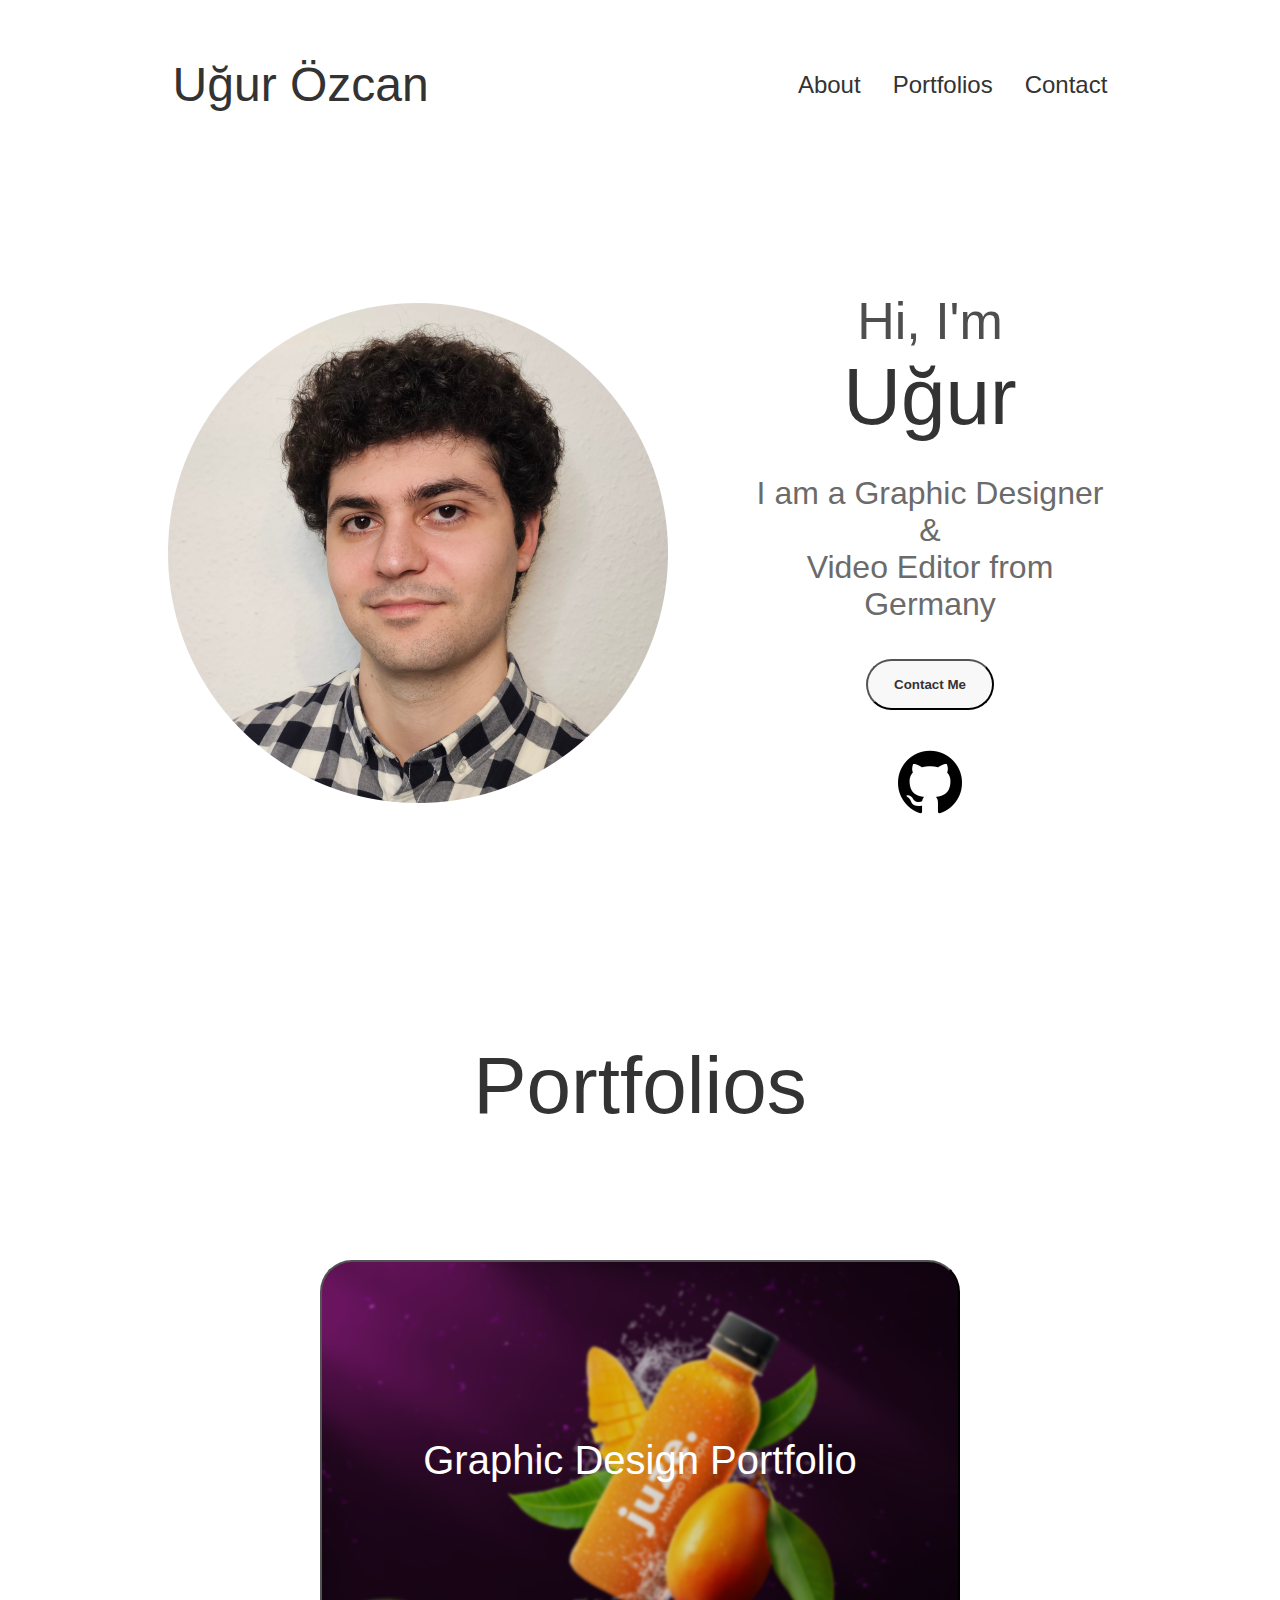
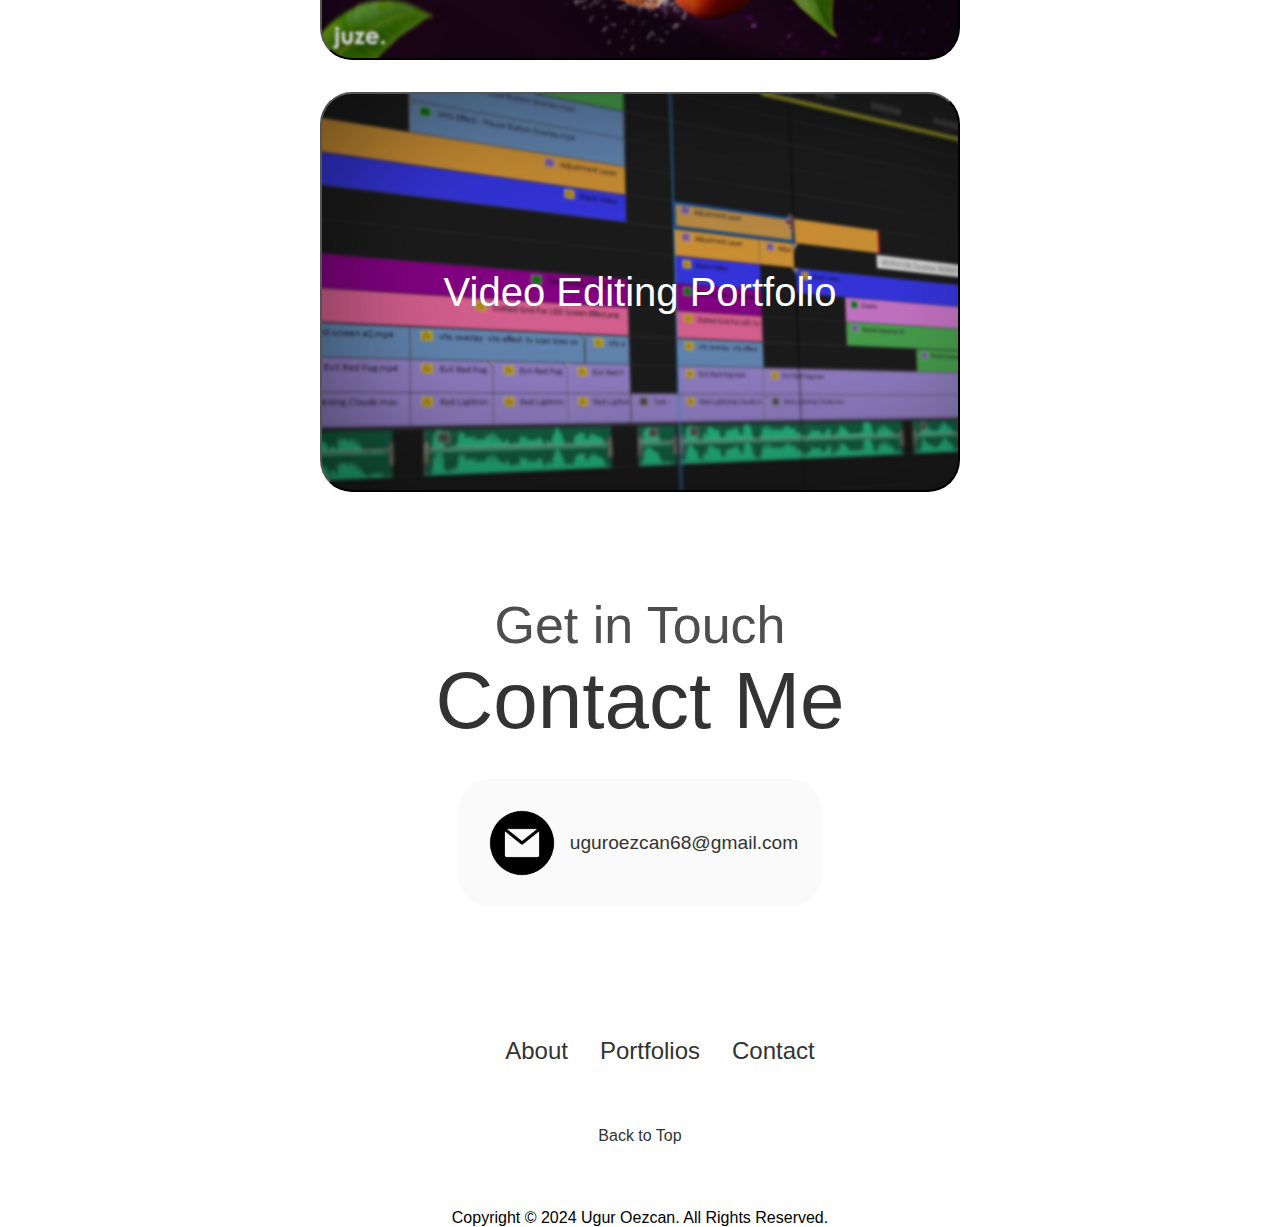
==== index.html @ 7837bcf9 "Portfolio Site" ====
<!DOCTYPE html>
<html lang="en">
<head>
    <meta charset="UTF-8">
    <meta name="viewport" content="width=device-width, initial-scale=1.0">
    <title>Portfolio-Ugur-Oezcan</title>
    <link rel="stylesheet" href="style.css">
    <link rel="stylesheet" href="mediaqueries.css">
</head>
<body>
    <nav id="desktop-nav">
        <div class="logo">Uğur Özcan</div>
        <div>
            <ul class="nav-links">
                <li><a href="#profile">About</a></li>
                <li><a href="#portfolios">Portfolios</a></li>
                <li><a href="#contact">Contact</a></li>
            </ul>
        </div>
    
    
    
    </nav>

    <nav id="hamburger-nav">
        <div class="logo">Uğur Özcan</div>
        <div class="hamburger-menu">
            <div class="hamburger-icon" onclick="toggleMenu()">
            <span></span>
            <span></span>
            <span></span>
        </div>
        <div class="menu-links">
            <li><a href="#profile" onclick="toggleMenu()">About</a></li>
            <li><a href="#portfolios" onclick="toggleMenu()">Portfolios</a></li>
            <li><a href="#contact" onclick="toggleMenu()">Contact</a></li>
        </div>
        </div>
        

    </nav>

    <section id="profile">
        <div class="section__pic-container">
            <img src="./resources/profile-pic.png" alt="Ugur Oezcan profile picture">
        </div>
        
        <div class="section__text">
            <p class="section__text__p1">Hi, I'm</p>
            <h1 class="title">Uğur</h1>
            <p class="section__text__p2"> I am a Graphic Designer &<br>Video Editor from Germany</p>
            <div class="btn-container">
                
                <a href="./index.html#contact">
                <button class="btn btn-color-1">Contact Me
                    
                </button>
                </a>
            </div>
            <div id="socials-container">
                <img src="./resources/github.png" alt="My Github profile" class="icon" onclick="location.href='https://github.com/Ugur-Oezcan'">
            </div>
        </div>
    
    </section>
    
    
    <section id="portfolios">
        <h1 class="title">Portfolios</h1>
        <div class="portfolio">
        <a href="./portfolio1.html">
            <button class="graphic-btn">Graphic Design Portfolio</button>
        </a>
        
        <a href="./portfolio2.html">
            <button class="video-btn">Video Editing Portfolio</button>
        </a>


        </div>

    </section>
    
    <section id="contact">
        <p class="section__text__p1">Get in Touch</p>
        <h1 class="title">Contact Me</h1>
        <div class="contact-info-upper-container">
            <div class="contact-info-container">
                <img src="./resources/email.png" alt="email icon" class="icon contact-icon email-icon">
                <p><a href="mailto:uguroezcan68@gmail.com">uguroezcan68@gmail.com</a></p>
            </div>
        </div>
    </section>

    <footer>
        <nav>
            <div class="nav-links-container">
                <ul class="nav-links">
                    <li><a href="#profile">About</a></li>
                    <li><a href="#portfolios">Portfolios</a></li>
                    <li><a href="#contact">Contact</a></li>
                </ul>
            </div>
        </nav>
        
        <a href="#" class="back-to-top">Back to Top</a>
        
        <p>Copyright &#169; 2024 Ugur Oezcan. All Rights Reserved.</p>
    </footer>
    
    <script src="script.js"></script>
</body>






</html>
---- style.css ----
/* Main */
@import url('https://fonts.googleapis.com/css2?family=Poppins:wght@300;400;500;600&display=swap')


* {
    margin: 0;
    padding: 0;
}

body {
    font-family: "Poppins", sans-serif;
    /* background-color: black; */
}

html {
    scroll-behavior: smooth;
}

p {
    color: black;
}

/* Transition */

a, .btn {
    transition: all 300ms ease;
}

/* Navigation */

nav, .nav-links {
    display: flex;
}

nav {
    justify-content: space-around;
    align-items: center;
    height: 17vh;
}

.nav-links {
    gap: 2rem;
    list-style: none;
    font-size: 1.5rem;
}

a {
    color: #333333;
    text-decoration: none;
    text-decoration-color: #333333;
}

a:hover {
    color: #6b6b6b;
    text-decoration: underline;
    text-underline-offset: 0.75rem;
    text-decoration-color: #6b6b6b;
}

.logo {
    font-size: 3rem;
    color: #333333;
}

.logo:hover {
    cursor: default;
}

/* Hamburger Menu */

#hamburger-nav {
    display: none;
}

.hamburger-menu {
    position: relative;
    display: inline-block;
}

.hamburger-icon {
    display: flex;
    flex-direction: column;
    justify-content: space-between;
    height: 24px;
    width: 30px;
    cursor: pointer;
}

.hamburger-icon span {
    width: 100%;
    height: 2px;
    background-color: black;
    transition: all 0.3 ease-in-out;
}

.menu-links {
    position: absolute;
    top: 100%;
    right: 0;
    background-color: white;
    width: fit-content;
    max-height: 0;
    overflow: hidden;
    transition: all 0.3 ease-in-out;
}

.menu-links a {
    display: block;
    padding: 10px;
    text-align: center;
    font-size: 1.5rem;
    color: black;
    text-decoration: none;
    transition: all 0.3 ease-in-out;
}

.menu-links li {
    list-style: none;
}

.menu-links.open {
    max-height: 300px;
}

.hamburger-icon.open span:first-child {
    transform: rotate(45deg) translate(10px, 5px);
    
}

.hamburger-icon.open span:nth-child(2) {
    opacity: 0;
}

.hamburger-icon.open span:last-child {
    transform: rotate(-45deg) translate(10px, -5px);
}

.hamburger-icon span:first-child {
    transform: none;
}

.hamburger-icon span:first-child {
    opacity: 1;
}

.hamburger-icon span:first-child {
    transform: none;
}

/* Sections */

section {
    padding-top: 4vh;
    height: 96vh;
    margin: 0 10rem;
    box-sizing: border-box;
    min-height: fit-content;
}

.section-container {
    display: flex;
}

/* Profile Section */

#profile {
    display: flex;
    justify-content: center;
    gap: 5rem;
    height: 80vh;
}

.section__pic-container {
    display: flex;
    height: 500px;
    width: 500px;
    margin: auto 0;
}

.section__text {
    align-self: center;
    text-align: center;  
}

.section__text p {
    font-weight: 500;
}

.section__text__p1 {
    font-size: 3.25rem;
    text-align: center;
    margin: 0;
    color: #4e4e4e;
}

.section__text__p2 {
    font-size: 2rem;
    margin-bottom: 2.25rem;
    color: #6b6b6b;
}

.title {
    font-size: 5rem;
    text-align: center;
    margin: 0;
    color: #333333;
}

#socials-container {
    display: flex;
    justify-content: center;
    margin-top: 1rem;
    gap: 1rem;
}

/* Icons */

.icon {
    cursor: pointer;
    height: 4rem;
    margin-top: 1.5rem;

}

/* Buttons */

.btn-container {
    display: flex;
    justify-content: center;
    gap: 1rem;
}

.btn {
    font-weight: 600;
    transition: all 300ms ease;
    padding: 1rem;
    width: 8rem;
    border-radius: 2rem;
    background-color: rgb(248, 248, 248);
    color: #333333;
}

.btn.color-1 {
    border: rgb(53, 53, 53) 0.1rem solid;
}

.btn-color-1:hover {
    background: rgb(0, 0, 0);
    color: white;
}


.btn.container {
    gap: 1rem;
}

.title {
    font-weight: 400;
}

/* Porfolios */

.portfolio {
    display: flex;
    flex-wrap: wrap;
    padding: 2rem;
    gap: 2rem;
    justify-content: center;
    margin-top: 6rem;
}

.graphic-btn {
    background-image: url('./resources/JuzeAdDark.png');
    background-size: cover;
    font-size: 2.5rem;
    color:#ffffff;
    width: 40rem;
    height: 25rem;
    border-radius: 2rem;
}

.video-btn {
    background-image: url('./resources/PremiereTimelineDark.png');
    background-size: cover;
    font-size: 2.5rem;
    color:#ffffff;
    width: 40rem;
    height: 25rem;
    border-radius: 2rem;
}

.graphic-btn:hover, .video-btn:hover {
    background-color: hsl(0, 0%, 20%);
    cursor: pointer;
    text-decoration: underline;
    text-underline-offset: 1rem;
    text-decoration-color: #ffffff;
    border: 10px;

}

/* CONTACT */

#contact {
    display: flex;
    justify-content: center;
    flex-direction: column;
    height: 50vh;
    margin-top: 0;
}

.contact-info-upper-container {
    display: flex;
    justify-content: center;
    border-radius: 2rem;
    border: rgb(53, 53, 53);
    border-color: rgb(163, 163, 163);
    background: rgb(250,250,250);
    margin: 2rem auto;
    padding: 0.5rem;
}

.contact-info-container {
    display: flex;
    align-items: center;
    justify-content: center;
    gap: 0.5rem;
    margin: 1rem;
}

.contact-info-container p {
    font-size: larger;
}

.contact-icon {
    cursor: default;
    justify-content: center;
}

.email-icon {
    height: 5rem;
    margin-top: 0%;
}



/* Back To Top */

.back-to-top {
    display: flex;
    justify-content: center;
    margin-bottom: 4rem;
}





/* Footer */

footer {
    height: 26vh;
    margin: 0 1rem;
}

footer p {
    text-align: center;
}

/* Photo Gallery */

.pic-container {
    max-width: 1224px;
    width: 90%;
    margin: auto;
    padding: 50px 0;
}

.photo-gallery {
    display: flex;
    gap: 20px;
}

.column {
    display: flex;
    flex-direction: column;
    gap: 40px;
}

.photo {
    margin-bottom: -20px;
}

.photo img {
    width: 100%;
    height: 100%;
    border-radius: 5px;
    object-fit: cover;
}

@media(max-width:768px) {
    .photo-gallery {
        flex-direction: column;
    }
}


/* Video Portfolio */


.player {
    display: flex;
    aspect-ratio: 16 / 9;
    width: 60%;
    margin: auto;
    
}

@media(max-width:768px) {
    .player {
        width: 90%;
    }
}
---- mediaqueries.css ----
@media screen and (max-width: 1400px) {
   #profile {
    height: 83vh;
    margin-bottom: 6rem;
   }
   .about-containers {
    flex-wrap: wrap;
   }
}

@media screen and (max-width: 1200px) {
    #desktop-nav {
        display: none;
    }
    #hamburger-nav {
       display: flex; 
    }
    #portfolio {
        margin-top: 2rem;
    }
    #profile, .section-container {
        display: block;
    }
    section, section-container {
        height: fit-content;
    }
    section {
        margin: 0 5%;
    }
    .section__pic-container {
        width: 275px;
        height: 275px;
        margin: 0 auto 2rem;
    }
    .about-containers {
        margin-top: 0;
    }
}

@media screen and (max-width: 600px) {
    #contact, footer {
        height: 40vh;
    }

    #profile {
        height: 83vh;
        margin-bottom: 0;
    }

    footer nav {
        height: fit-content;
        margin-bottom: 2rem;
    }

    .about-containers, .contact-info-upper-container, .btn-container {
        flex-wrap: wrap;
    }

    .contact-info-container {
        margin: 0;
    }

    .contact-info-container p, .nav-links li a {
        font-size: 1rem;
    }

    .logo {
        font-size: 1.5rem;
    }

    .nav-links {
        flex-direction: column;
        gap: 0.5rem;
        text-align: center;
    }

    .section__pic-container {
        width: auto;
        height: 46vw;
        justify-content: center;
    }

    .section__text__p2 {
        font-size: 1.25rem;
    }

    .title {
        font-size: 2rem;
    }

    .text-container {
        text-align: justify;
    }

    .portfolio {
        display: flex;
        flex-wrap: wrap;
        flex: 1;
    }

    .video-btn, .graphic-btn {
        flex-wrap: wrap;
        flex: 1;
    }






}
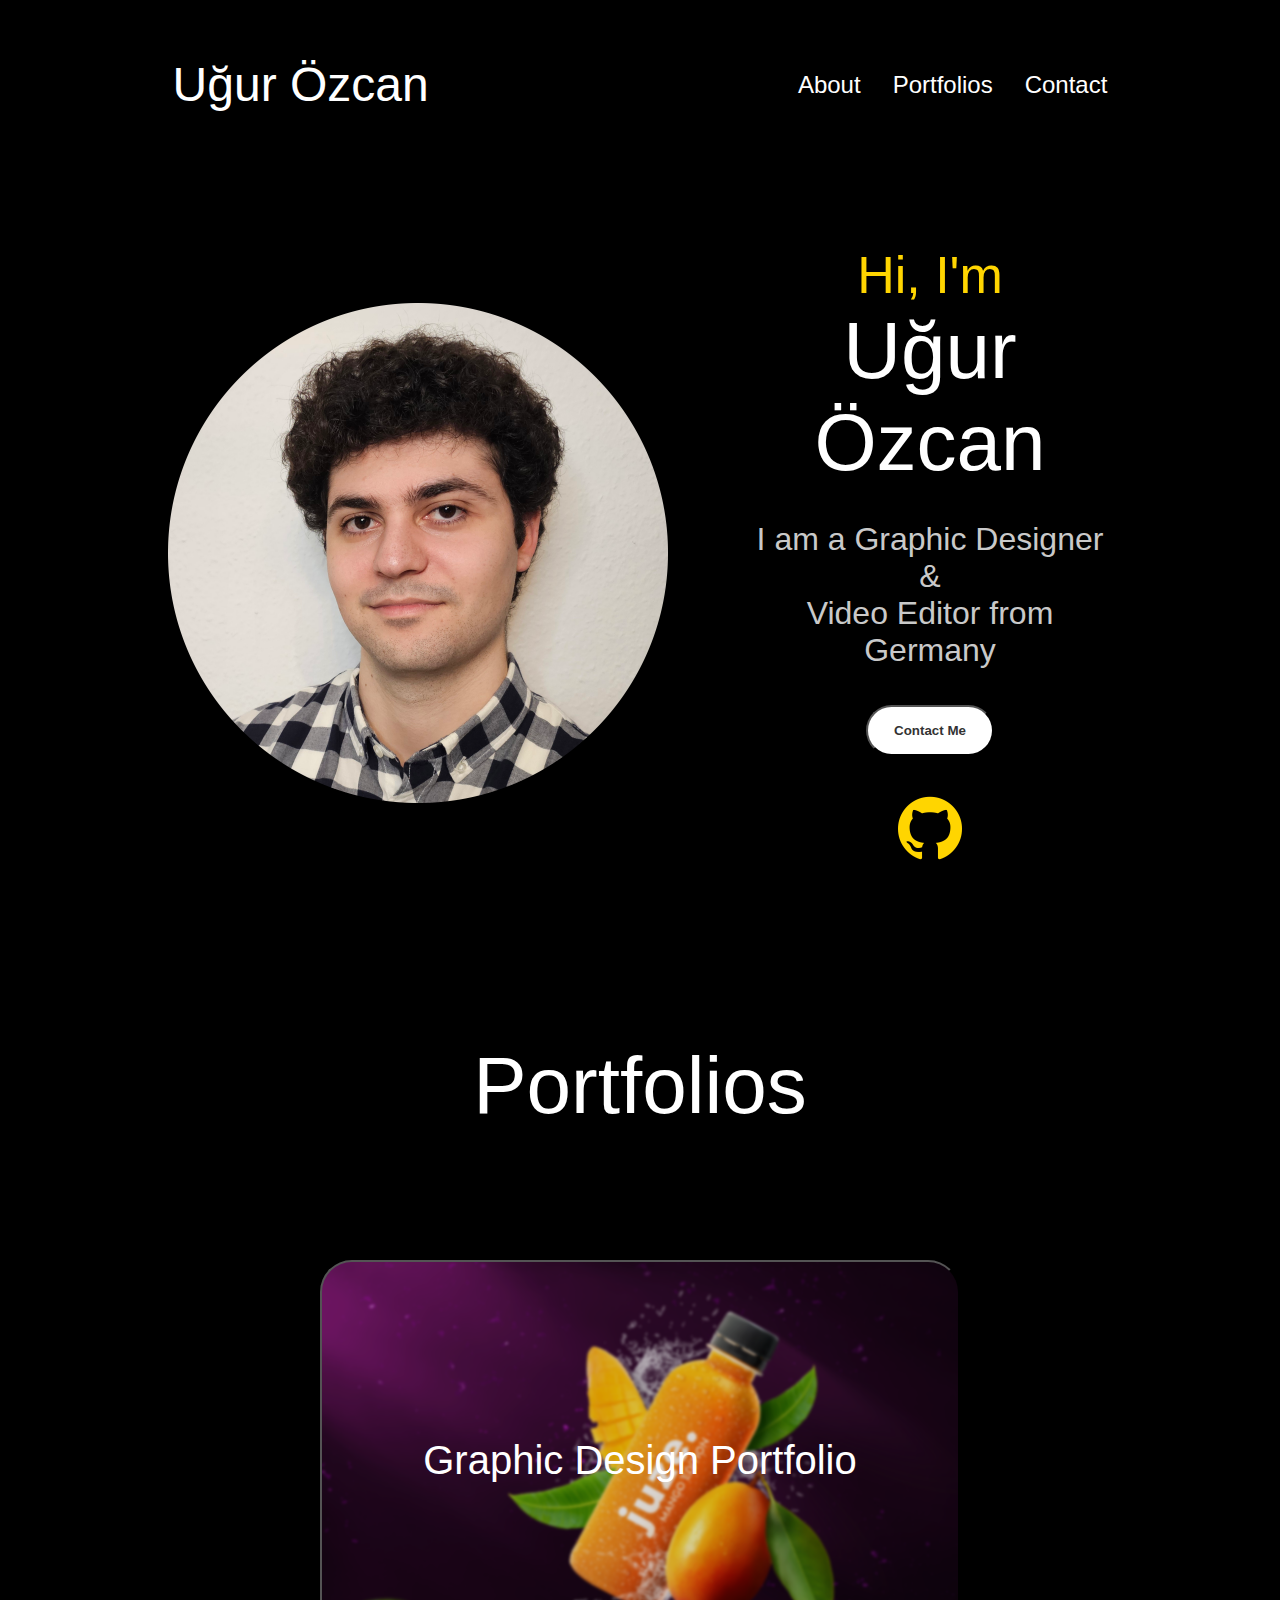
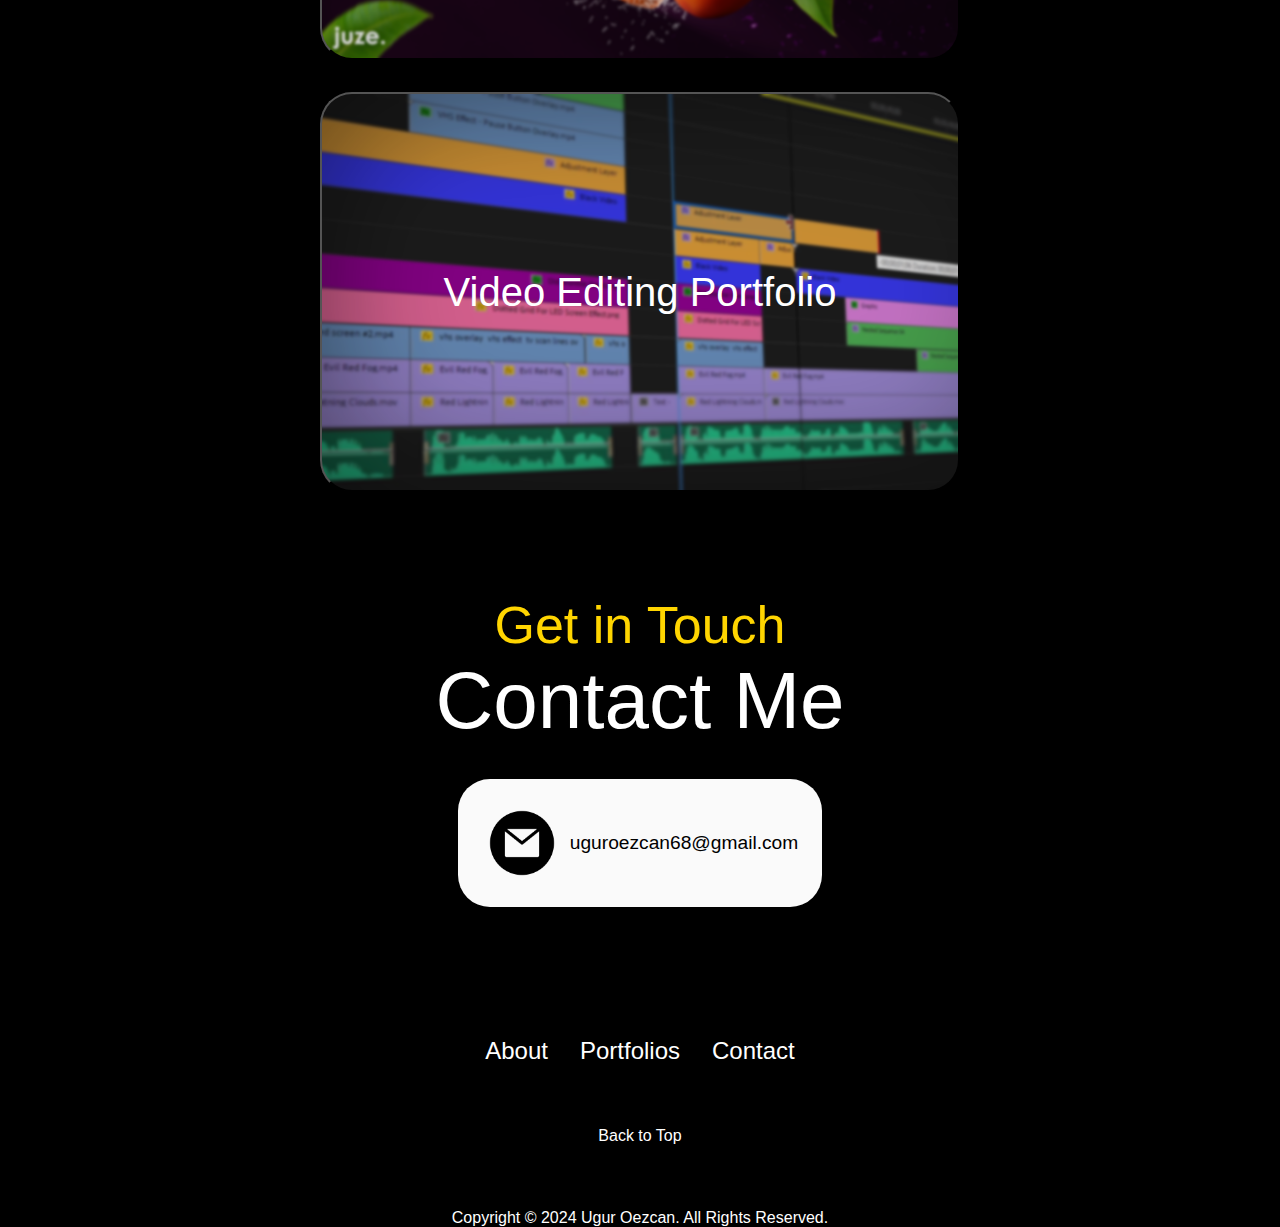
==== commit 58420042: "Fix3" ====
--- a/index.html
+++ b/index.html
@@ -47,7 +47,7 @@
         
         <div class="section__text">
             <p class="section__text__p1">Hi, I'm</p>
-            <h1 class="title">Uğur</h1>
+            <h1 class="title">Uğur Özcan</h1>
             <p class="section__text__p2"> I am a Graphic Designer &<br>Video Editor from Germany</p>
             <div class="btn-container">
                 
@@ -87,7 +87,7 @@
         <div class="contact-info-upper-container">
             <div class="contact-info-container">
                 <img src="./resources/email.png" alt="email icon" class="icon contact-icon email-icon">
-                <p><a href="mailto:uguroezcan68@gmail.com">uguroezcan68@gmail.com</a></p>
+                <p><a href="mailto:uguroezcan68@gmail.com" class="mail">uguroezcan68@gmail.com</a></p>
             </div>
         </div>
     </section>
--- a/style.css
+++ b/style.css
@@ -9,7 +9,7 @@
 
 body {
     font-family: "Poppins", sans-serif;
-    /* background-color: black; */
+    background-color: black;
 }
 
 html {
@@ -17,7 +17,7 @@
 }
 
 p {
-    color: black;
+    color: rgb(255, 255, 255);
 }
 
 /* Transition */
@@ -45,13 +45,13 @@
 }
 
 a {
-    color: #333333;
+    color: #ffffff;
     text-decoration: none;
     text-decoration-color: #333333;
 }
 
 a:hover {
-    color: #6b6b6b;
+    color: #ffd500;
     text-decoration: underline;
     text-underline-offset: 0.75rem;
     text-decoration-color: #6b6b6b;
@@ -59,7 +59,7 @@
 
 .logo {
     font-size: 3rem;
-    color: #333333;
+    color: #ffffff;
 }
 
 .logo:hover {
@@ -89,7 +89,7 @@
 .hamburger-icon span {
     width: 100%;
     height: 2px;
-    background-color: black;
+    background-color: rgb(255, 255, 255);
     transition: all 0.3 ease-in-out;
 }
 
@@ -97,7 +97,7 @@
     position: absolute;
     top: 100%;
     right: 0;
-    background-color: white;
+    background-color: #ffd500;
     width: fit-content;
     max-height: 0;
     overflow: hidden;
@@ -190,20 +190,20 @@
     font-size: 3.25rem;
     text-align: center;
     margin: 0;
-    color: #4e4e4e;
+    color: #ffd500;
 }
 
 .section__text__p2 {
     font-size: 2rem;
     margin-bottom: 2.25rem;
-    color: #6b6b6b;
+    color: hsl(0, 0%, 79%);
 }
 
 .title {
     font-size: 5rem;
     text-align: center;
     margin: 0;
-    color: #333333;
+    color: #ffffff;
 }
 
 #socials-container {
@@ -236,12 +236,12 @@
     padding: 1rem;
     width: 8rem;
     border-radius: 2rem;
-    background-color: rgb(248, 248, 248);
+    background-color: #ffffff;
     color: #333333;
 }
 
 .btn.color-1 {
-    border: rgb(53, 53, 53) 0.1rem solid;
+    border: rgb(0, 0, 0) 0.1rem solid;
 }
 
 .btn-color-1:hover {
@@ -263,6 +263,7 @@
 .portfolio {
     display: flex;
     flex-wrap: wrap;
+    margin: auto;
     padding: 2rem;
     gap: 2rem;
     justify-content: center;
@@ -361,6 +362,12 @@
 footer {
     height: 26vh;
     margin: 0 1rem;
+    box-sizing: border-box;
+}
+
+.nav-links-container {
+    box-sizing: border-box;
+    margin-left: -40px;
 }
 
 footer p {
@@ -398,10 +405,22 @@
     object-fit: cover;
 }
 
+.mail {
+    color: black;
+}
+
+.mail:hover {
+    color:#6b6b6b;
+}
+
 @media(max-width:768px) {
     .photo-gallery {
         flex-direction: column;
     }
+
+    .column {
+        margin-top: 1.25rem;
+    }
 }
 
 
--- a/mediaqueries.css
+++ b/mediaqueries.css
@@ -49,6 +49,7 @@
 
     footer nav {
         height: fit-content;
+        margin-top: 1rem;
         margin-bottom: 2rem;
     }
 
@@ -85,7 +86,7 @@
     }
 
     .title {
-        font-size: 2rem;
+        font-size: 3rem;
     }
 
     .text-container {
@@ -95,12 +96,18 @@
     .portfolio {
         display: flex;
         flex-wrap: wrap;
+        margin: 0;
         flex: 1;
+    
     }
 
     .video-btn, .graphic-btn {
+        margin: auto;
+        width: 100%;
         flex-wrap: wrap;
-        flex: 1;
+        justify-content: center;
+        align-content: center;
+        
     }
 
 
